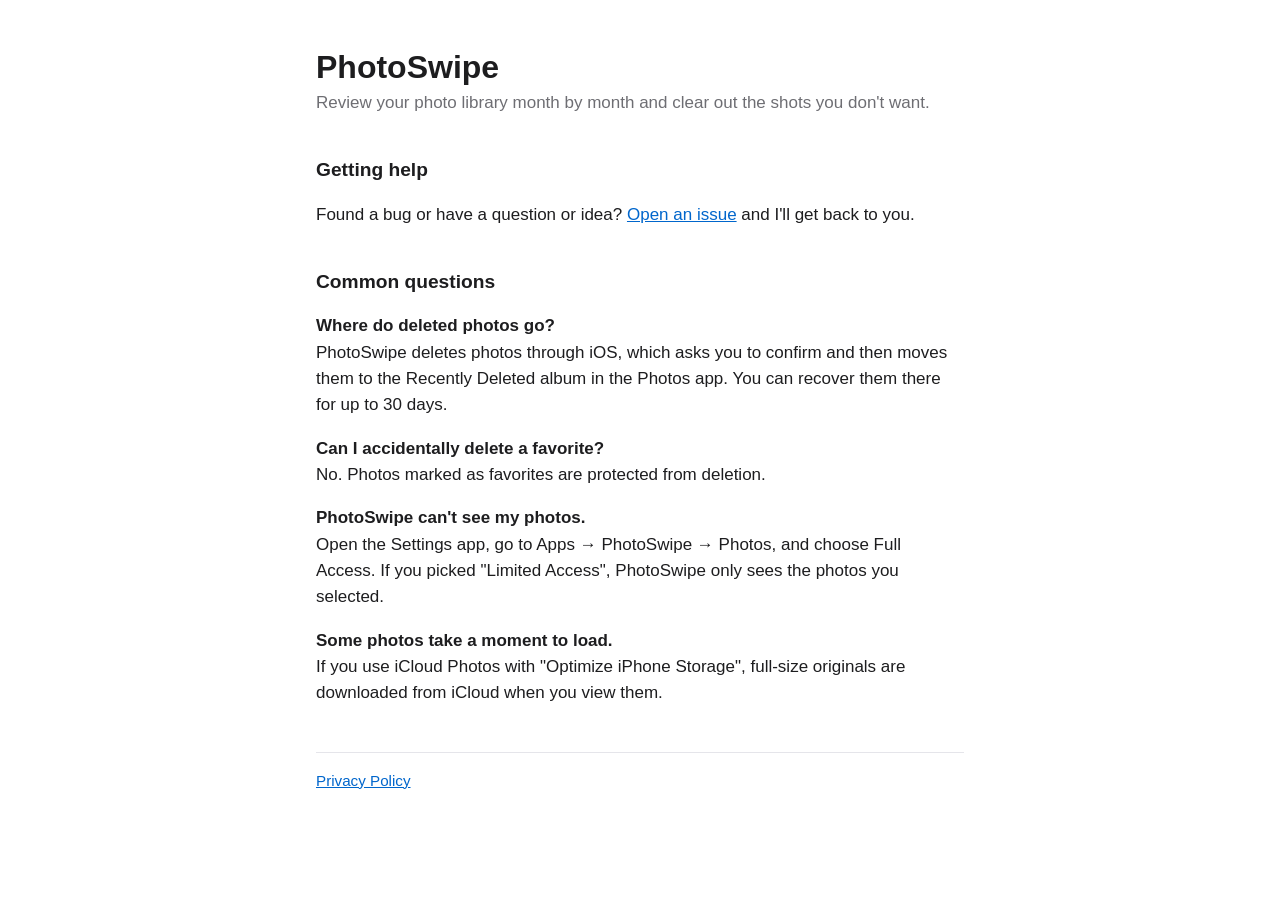
==== index.html @ e8e6b9e7 "Add PhotoSwipe support and privacy policy pages Co-Authored-By: Claude Opus 5.5 <noreply@anthropic.c" ====
<!doctype html>
<html lang="en">
<head>
<meta charset="utf-8">
<meta name="viewport" content="width=device-width, initial-scale=1">
<title>PhotoSwipe Support</title>
<link rel="stylesheet" href="style.css">
</head>
<body>
<main>
<h1>PhotoSwipe</h1>
<p class="meta">Review your photo library month by month and clear out the shots you don't want.</p>

<h2>Getting help</h2>
<p>Found a bug or have a question or idea? <a href="https://github.com/wmilz/photoswipe-support/issues/new">Open an issue</a> and I'll get back to you.</p>

<h2>Common questions</h2>
<p><strong>Where do deleted photos go?</strong><br>
PhotoSwipe deletes photos through iOS, which asks you to confirm and then moves them to the Recently Deleted album in the Photos app. You can recover them there for up to 30 days.</p>
<p><strong>Can I accidentally delete a favorite?</strong><br>
No. Photos marked as favorites are protected from deletion.</p>
<p><strong>PhotoSwipe can't see my photos.</strong><br>
Open the Settings app, go to Apps &rarr; PhotoSwipe &rarr; Photos, and choose Full Access. If you picked "Limited Access", PhotoSwipe only sees the photos you selected.</p>
<p><strong>Some photos take a moment to load.</strong><br>
If you use iCloud Photos with "Optimize iPhone Storage", full-size originals are downloaded from iCloud when you view them.</p>

<nav><a href="privacy.html">Privacy Policy</a></nav>
</main>
</body>
</html>
---- style.css ----
:root { --bg: #ffffff; --fg: #1d1d1f; --muted: #6e6e73; --link: #0066cc; --rule: #e5e5ea; }
@media (prefers-color-scheme: dark) {
  :root { --bg: #000000; --fg: #f5f5f7; --muted: #a1a1a6; --link: #2997ff; --rule: #38383a; }
}
* { box-sizing: border-box; }
body { margin: 0; background: var(--bg); color: var(--fg);
  font: 17px/1.55 -apple-system, BlinkMacSystemFont, "Segoe UI", Helvetica, Arial, sans-serif; }
main { max-width: 680px; margin: 0 auto; padding: 48px 16px 64px; }
h1 { font-size: 2rem; line-height: 1.2; margin: 0 0 4px; }
h2 { font-size: 1.2rem; margin: 2em 0 0.4em; }
.meta { color: var(--muted); margin: 0 0 2em; }
a { color: var(--link); }
nav { border-top: 1px solid var(--rule); margin-top: 3em; padding-top: 1em; color: var(--muted); font-size: 0.95rem; }
nav a { margin-right: 1.2em; }
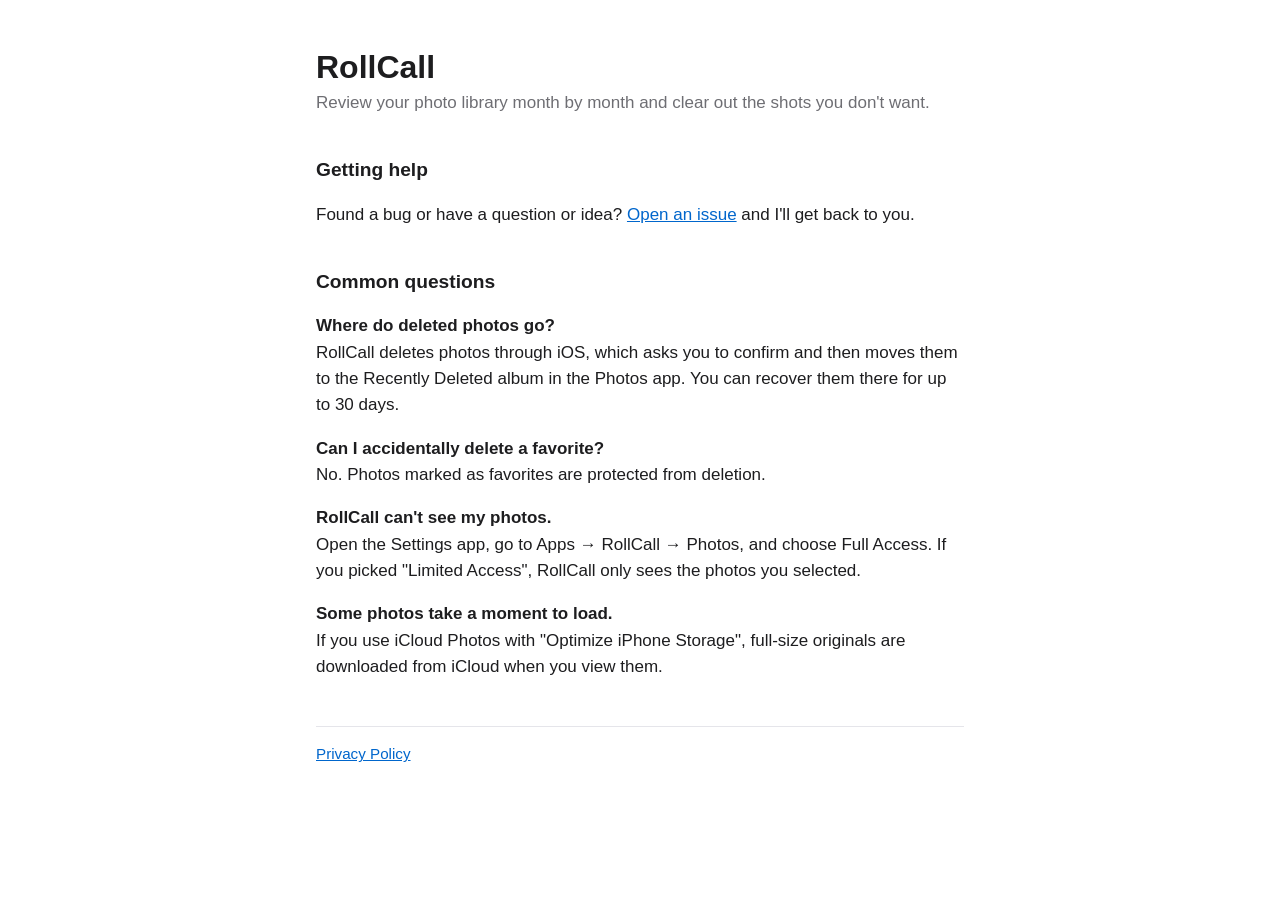
==== commit 65951ad4: "Rename the app to RollCall Co-Authored-By: Claude Opus 5.5 <noreply@anthropic.com>" ====
--- a/index.html
+++ b/index.html
@@ -3,12 +3,12 @@
 <head>
 <meta charset="utf-8">
 <meta name="viewport" content="width=device-width, initial-scale=1">
-<title>PhotoSwipe Support</title>
+<title>RollCall Support</title>
 <link rel="stylesheet" href="style.css">
 </head>
 <body>
 <main>
-<h1>PhotoSwipe</h1>
+<h1>RollCall</h1>
 <p class="meta">Review your photo library month by month and clear out the shots you don't want.</p>
 
 <h2>Getting help</h2>
@@ -16,11 +16,11 @@
 
 <h2>Common questions</h2>
 <p><strong>Where do deleted photos go?</strong><br>
-PhotoSwipe deletes photos through iOS, which asks you to confirm and then moves them to the Recently Deleted album in the Photos app. You can recover them there for up to 30 days.</p>
+RollCall deletes photos through iOS, which asks you to confirm and then moves them to the Recently Deleted album in the Photos app. You can recover them there for up to 30 days.</p>
 <p><strong>Can I accidentally delete a favorite?</strong><br>
 No. Photos marked as favorites are protected from deletion.</p>
-<p><strong>PhotoSwipe can't see my photos.</strong><br>
-Open the Settings app, go to Apps &rarr; PhotoSwipe &rarr; Photos, and choose Full Access. If you picked "Limited Access", PhotoSwipe only sees the photos you selected.</p>
+<p><strong>RollCall can't see my photos.</strong><br>
+Open the Settings app, go to Apps &rarr; RollCall &rarr; Photos, and choose Full Access. If you picked "Limited Access", RollCall only sees the photos you selected.</p>
 <p><strong>Some photos take a moment to load.</strong><br>
 If you use iCloud Photos with "Optimize iPhone Storage", full-size originals are downloaded from iCloud when you view them.</p>
 
